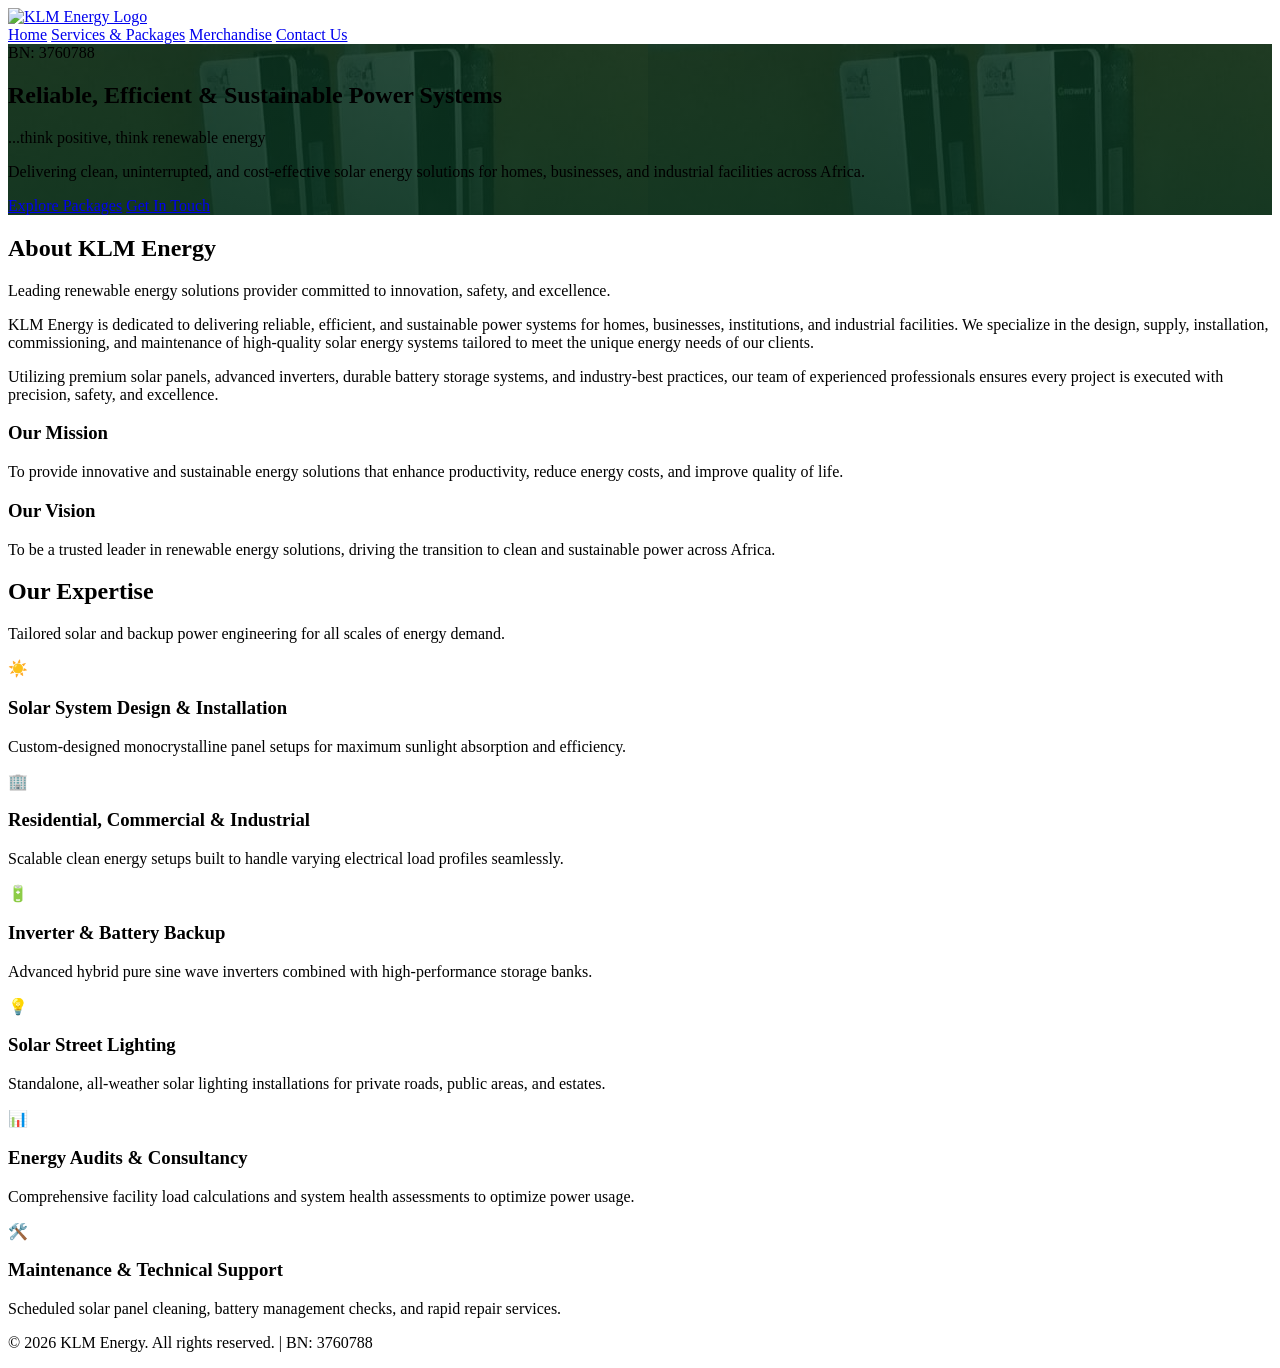
==== index.html @ 86a69649 "Add files via upload" ====
<!doctype html>
<html lang="en">
  <head>
    <meta charset="UTF-8" />
    <meta name="viewport" content="width=device-width, initial-scale=1.0" />
    <title>KLM Energy | Clean & Sustainable Power Solutions</title>
    <link rel="stylesheet" href="../KLM Energy/style.css" />
  </head>
  <body>
    <!-- Navigation Header -->
    <header class="navbar">
      <div class="container nav-container">
        <a href="index.html" class="logo">
          <img
            src="../KLM Energy/images/logo2.jpeg"
            alt="KLM Energy Logo"
            class="nav-logo"
          />
        </a>
        <nav class="nav-menu">
          <a href="index.html" class="active">Home</a>
          <a href="service.html">Services & Packages</a>
          <a href="merch.html">Merchandise</a>
          <a href="contact.html" class="btn-nav">Contact Us</a>
        </nav>
      </div>
    </header>

    <!-- Hero Section -->
    <section
      class="hero-section"
      style="
        background-image:
          linear-gradient(rgba(10, 51, 31, 0.82), rgba(10, 51, 31, 0.9)),
          url(&quot;setup.jpeg&quot;);
      "
    >
      <div class="container hero-content animate-fade-up">
        <span class="badge">BN: 3760788</span>
        <h1>Reliable, Efficient & Sustainable Power Systems</h1>
        <p class="tagline">...think positive, think renewable energy</p>
        <p class="hero-desc">
          Delivering clean, uninterrupted, and cost-effective solar energy
          solutions for homes, businesses, and industrial facilities across
          Africa.
        </p>
        <div class="hero-btns">
          <a href="service.html" class="btn btn-primary">Explore Packages</a>
          <a href="contact.html" class="btn btn-outline">Get In Touch</a>
        </div>
      </div>
    </section>

    <!-- About Section -->
    <section class="section about-section">
      <div class="container">
        <div class="section-title animate-fade-in">
          <h2>About KLM Energy</h2>
          <p>
            Leading renewable energy solutions provider committed to innovation,
            safety, and excellence.
          </p>
        </div>
        <div class="about-grid">
          <div class="about-text animate-fade-in">
            <p>
              KLM Energy is dedicated to delivering reliable, efficient, and
              sustainable power systems for homes, businesses, institutions, and
              industrial facilities. We specialize in the design, supply,
              installation, commissioning, and maintenance of high-quality solar
              energy systems tailored to meet the unique energy needs of our
              clients.
            </p>
            <p>
              Utilizing premium solar panels, advanced inverters, durable
              battery storage systems, and industry-best practices, our team of
              experienced professionals ensures every project is executed with
              precision, safety, and excellence.
            </p>
          </div>
          <div class="mv-cards animate-fade-in">
            <div class="mv-card">
              <h3>Our Mission</h3>
              <p>
                To provide innovative and sustainable energy solutions that
                enhance productivity, reduce energy costs, and improve quality
                of life.
              </p>
            </div>
            <div class="mv-card">
              <h3>Our Vision</h3>
              <p>
                To be a trusted leader in renewable energy solutions, driving
                the transition to clean and sustainable power across Africa.
              </p>
            </div>
          </div>
        </div>
      </div>
    </section>

    <!-- Core Services Overview -->
    <section class="section bg-light">
      <div class="container">
        <div class="section-title animate-fade-in">
          <h2>Our Expertise</h2>
          <p>
            Tailored solar and backup power engineering for all scales of energy
            demand.
          </p>
        </div>
        <div class="services-list-grid">
          <div class="service-item-card animate-fade-up">
            <div class="service-icon">☀️</div>
            <h3>Solar System Design & Installation</h3>
            <p>
              Custom-designed monocrystalline panel setups for maximum sunlight
              absorption and efficiency.
            </p>
          </div>
          <div class="service-item-card animate-fade-up">
            <div class="service-icon">🏢</div>
            <h3>Residential, Commercial & Industrial</h3>
            <p>
              Scalable clean energy setups built to handle varying electrical
              load profiles seamlessly.
            </p>
          </div>
          <div class="service-item-card animate-fade-up">
            <div class="service-icon">🔋</div>
            <h3>Inverter & Battery Backup</h3>
            <p>
              Advanced hybrid pure sine wave inverters combined with
              high-performance storage banks.
            </p>
          </div>
          <div class="service-item-card animate-fade-up">
            <div class="service-icon">💡</div>
            <h3>Solar Street Lighting</h3>
            <p>
              Standalone, all-weather solar lighting installations for private
              roads, public areas, and estates.
            </p>
          </div>
          <div class="service-item-card animate-fade-up">
            <div class="service-icon">📊</div>
            <h3>Energy Audits & Consultancy</h3>
            <p>
              Comprehensive facility load calculations and system health
              assessments to optimize power usage.
            </p>
          </div>
          <div class="service-item-card animate-fade-up">
            <div class="service-icon">🛠️</div>
            <h3>Maintenance & Technical Support</h3>
            <p>
              Scheduled solar panel cleaning, battery management checks, and
              rapid repair services.
            </p>
          </div>
        </div>
      </div>
    </section>

    <!-- Footer -->
    <footer class="footer">
      <div class="container">
        <p>&copy; 2026 KLM Energy. All rights reserved. | BN: 3760788</p>
      </div>
    </footer>
  </body>
</html>
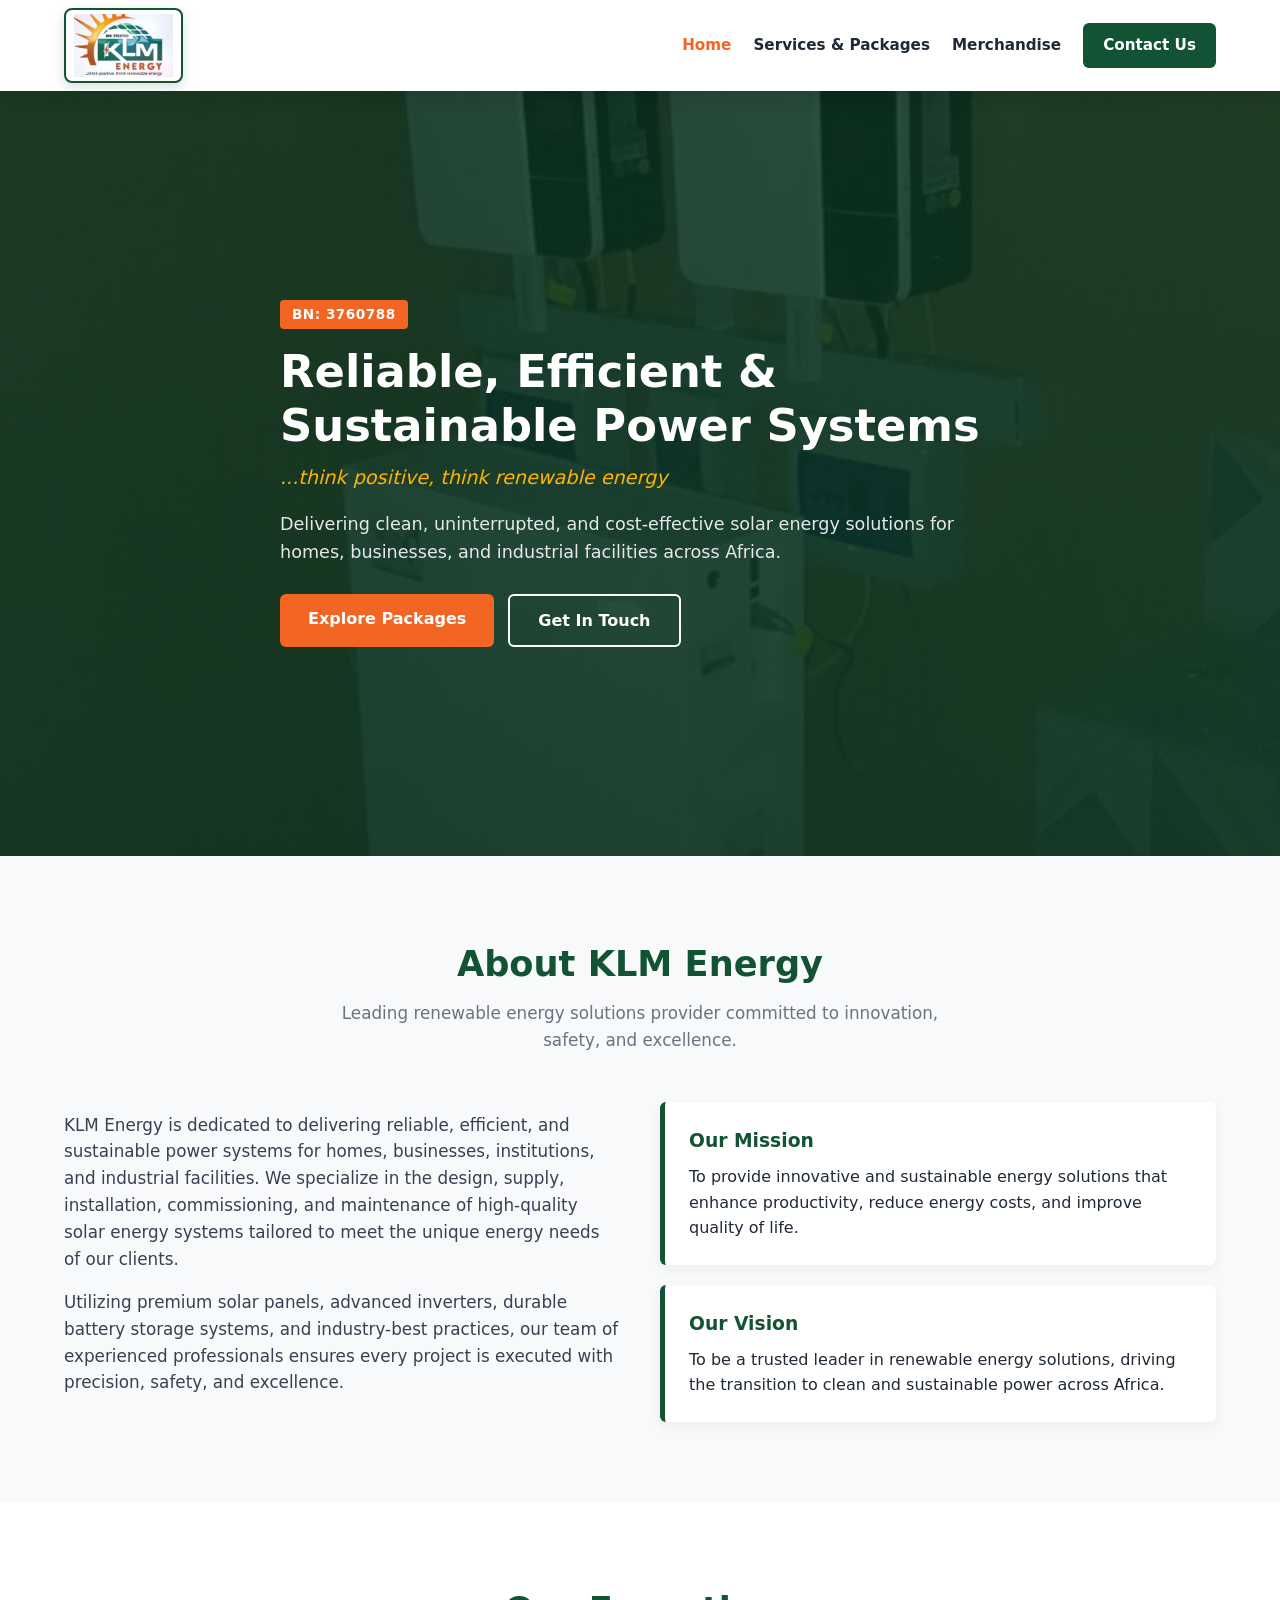
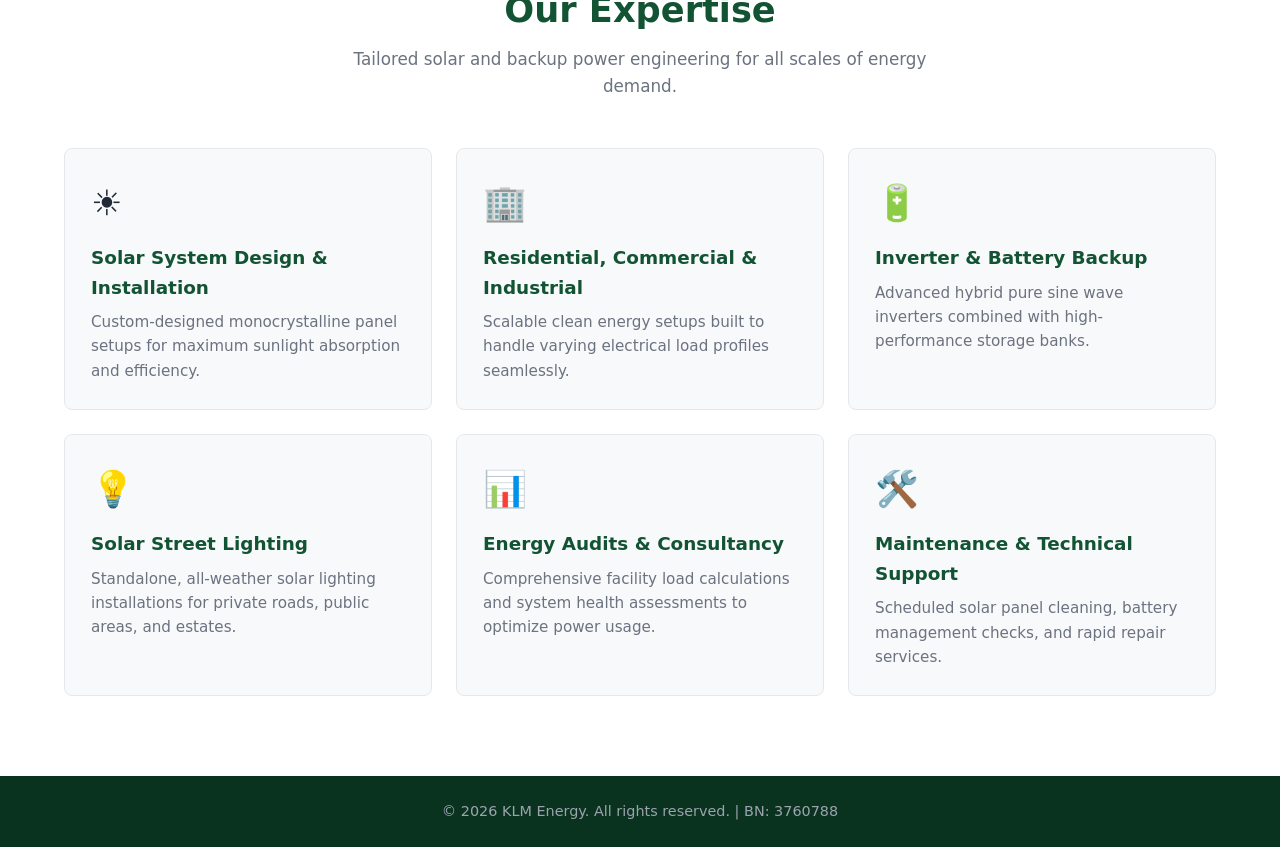
==== commit b09389ab: "Fix HTML formatting and update stylesheet path" ====
--- a/index.html
+++ b/index.html
@@ -4,7 +4,7 @@
     <meta charset="UTF-8" />
     <meta name="viewport" content="width=device-width, initial-scale=1.0" />
     <title>KLM Energy | Clean & Sustainable Power Solutions</title>
-    <link rel="stylesheet" href="../KLM Energy/style.css" />
+    <link rel="stylesheet" href="style.css" />
   </head>
   <body>
     <!-- Navigation Header -->
@@ -12,7 +12,7 @@
       <div class="container nav-container">
         <a href="index.html" class="logo">
           <img
-            src="../KLM Energy/images/logo2.jpeg"
+            src="logo2.jpeg"
             alt="KLM Energy Logo"
             class="nav-logo"
           />
--- a/style.css
+++ b/style.css
@@ -0,0 +1,659 @@
+/* Color Palette Inferred from Branding Images */
+:root {
+    --primary-green: #125333;       /* Brand Dark Green */
+    --primary-dark: #0a331f;        /* Deep Background Green */
+    --accent-orange: #f26522;       /* Vibrant Solar Orange */
+    --accent-orange-hover: #d45213; /* Hover Dark Orange */
+    --accent-yellow: #ffb400;       /* Highlight Solar Yellow */
+    --bg-light: #f8f9fa;            /* Body Light Neutral */
+    --text-dark: #1f2937;           /* Slate Body Text */
+    --text-muted: #6b7280;          /* Muted Subtitles */
+    --white: #ffffff;
+    --border-color: #e5e7eb;
+    --transition-smooth: all 0.35s cubic-bezier(0.4, 0, 0.2, 1);
+}
+
+/* Global Reset */
+* {
+    margin: 0;
+    padding: 0;
+    box-sizing: border-box;
+    font-family: 'Segoe UI', system-ui, -apple-system, sans-serif;
+}
+
+html {
+    scroll-behavior: smooth;
+}
+
+body {
+    background-color: var(--bg-light);
+    color: var(--text-dark);
+    line-height: 1.6;
+}
+
+.container {
+    width: 90%;
+    max-width: 1200px;
+    margin: 0 auto;
+}
+
+/* Header & Sticky Navigation */
+.navbar {
+    position: sticky;
+    top: 0;
+    width: 100%;
+    background: rgba(255, 255, 255, 0.98);
+    backdrop-filter: blur(12px);
+    box-shadow: 0 4px 18px rgba(0, 0, 0, 0.12);
+    z-index: 1000;
+}
+
+.nav-container {
+    display: flex;
+    justify-content: space-between;
+    align-items: center;
+    padding: 8px 0;
+}
+
+.logo {
+    display: inline-flex;
+    align-items: center;
+    text-decoration: none;
+}
+
+/* Enriched & Prominent Logo Styling */
+.nav-logo {
+    height: 75px; /* Increased height for strong visibility */
+    width: auto;
+    object-fit: contain;
+    border-radius: 8px;
+    padding: 4px 8px;
+    background: #ffffff;
+    border: 2px solid var(--primary-green);
+    box-shadow: 0 4px 12px rgba(18, 83, 51, 0.18);
+    transition: var(--transition-smooth);
+}
+
+.nav-logo:hover {
+    transform: scale(1.08) rotate(-1deg);
+    border-color: var(--accent-orange);
+    box-shadow: 0 6px 18px rgba(242, 101, 34, 0.28);
+}
+
+.nav-menu {
+    display: flex;
+    align-items: center;
+    gap: 22px;
+}
+
+.nav-menu a {
+    text-decoration: none;
+    color: var(--text-dark);
+    font-weight: 600;
+    font-size: 0.95rem;
+    transition: var(--transition-smooth);
+}
+
+.nav-menu a:hover,
+.nav-menu a.active {
+    color: var(--accent-orange);
+}
+
+.nav-menu .btn-nav {
+    background-color: var(--primary-green);
+    color: var(--white);
+    padding: 10px 20px;
+    border-radius: 6px;
+}
+
+.nav-menu .btn-nav:hover {
+    background-color: var(--accent-orange);
+    color: var(--white);
+}
+
+/* Hero Section */
+.hero-section {
+    min-height: 85vh;
+    background-size: cover;
+    background-position: center;
+    background-attachment: fixed;
+    display: flex;
+    align-items: center;
+    color: var(--white);
+    padding: 80px 0;
+}
+
+.hero-content {
+    max-width: 720px;
+}
+
+.badge {
+    background: var(--accent-orange);
+    color: var(--white);
+    padding: 4px 12px;
+    font-size: 0.85rem;
+    font-weight: 700;
+    border-radius: 4px;
+    display: inline-block;
+    margin-bottom: 16px;
+    letter-spacing: 0.5px;
+}
+
+.hero-section h1 {
+    font-size: 2.8rem;
+    line-height: 1.2;
+    margin-bottom: 10px;
+}
+
+.tagline {
+    font-style: italic;
+    color: var(--accent-yellow);
+    font-size: 1.2rem;
+    margin-bottom: 16px;
+    font-weight: 500;
+}
+
+.hero-desc {
+    font-size: 1.1rem;
+    margin-bottom: 28px;
+    color: #e5e7eb;
+}
+
+.hero-btns {
+    display: flex;
+    gap: 14px;
+}
+
+/* Buttons */
+.btn {
+    display: inline-block;
+    padding: 12px 28px;
+    border-radius: 6px;
+    text-decoration: none;
+    font-weight: 600;
+    font-size: 1rem;
+    border: none;
+    cursor: pointer;
+    transition: var(--transition-smooth);
+    text-align: center;
+}
+
+.btn-primary {
+    background: var(--accent-orange);
+    color: var(--white);
+}
+
+.btn-primary:hover {
+    background: var(--accent-orange-hover);
+    transform: translateY(-3px);
+    box-shadow: 0 6px 18px rgba(242, 101, 34, 0.35);
+}
+
+.btn-outline {
+    border: 2px solid var(--white);
+    color: var(--white);
+}
+
+.btn-outline:hover {
+    background: var(--white);
+    color: var(--primary-dark);
+    transform: translateY(-3px);
+}
+
+.full-width {
+    width: 100%;
+}
+
+/* Page Section Common Layout */
+.section {
+    padding: 80px 0;
+}
+
+.bg-light {
+    background-color: var(--white);
+}
+
+.section-title {
+    text-align: center;
+    max-width: 650px;
+    margin: 0 auto 48px auto;
+}
+
+.section-title h2 {
+    font-size: 2.2rem;
+    color: var(--primary-green);
+    margin-bottom: 8px;
+}
+
+.section-title p {
+    color: var(--text-muted);
+    font-size: 1.05rem;
+}
+
+.section-title.text-light h2,
+.section-title.text-light p {
+    color: var(--white);
+}
+
+/* About Grid */
+.about-grid {
+    display: grid;
+    grid-template-columns: 1fr 1fr;
+    gap: 40px;
+    align-items: center;
+}
+
+.about-text p {
+    margin-bottom: 16px;
+    font-size: 1.05rem;
+    color: #374151;
+}
+
+.mv-cards {
+    display: flex;
+    flex-direction: column;
+    gap: 20px;
+}
+
+.mv-card {
+    background: var(--white);
+    padding: 24px;
+    border-left: 5px solid var(--primary-green);
+    border-radius: 6px;
+    box-shadow: 0 4px 12px rgba(0, 0, 0, 0.05);
+}
+
+.mv-card h3 {
+    color: var(--primary-green);
+    margin-bottom: 8px;
+}
+
+/* Services Overview */
+.services-list-grid {
+    display: grid;
+    grid-template-columns: repeat(auto-fit, minmax(280px, 1fr));
+    gap: 24px;
+}
+
+.service-item-card {
+    background: var(--bg-light);
+    padding: 26px;
+    border-radius: 8px;
+    border: 1px solid var(--border-color);
+    transition: var(--transition-smooth);
+}
+
+.service-item-card:hover {
+    transform: translateY(-5px);
+    border-color: var(--accent-orange);
+    box-shadow: 0 8px 20px rgba(0, 0, 0, 0.06);
+}
+
+.service-icon {
+    font-size: 2.2rem;
+    margin-bottom: 12px;
+}
+
+.service-item-card h3 {
+    font-size: 1.15rem;
+    color: var(--primary-green);
+    margin-bottom: 8px;
+}
+
+.service-item-card p {
+    color: var(--text-muted);
+    font-size: 0.95rem;
+}
+
+/* Page Banners */
+.page-banner {
+    background-size: cover;
+    background-position: center;
+    color: var(--white);
+    padding: 60px 0;
+    text-align: center;
+}
+
+.page-banner h1 {
+    font-size: 2.4rem;
+    margin-bottom: 8px;
+}
+
+.page-banner p {
+    color: #d1d5db;
+    font-size: 1.1rem;
+}
+
+/* Cards Grid (Packages & Merch) */
+.cards-grid {
+    display: grid;
+    grid-template-columns: repeat(auto-fit, minmax(300px, 1fr));
+    gap: 30px;
+}
+
+.card {
+    background: var(--white);
+    border-radius: 10px;
+    overflow: hidden;
+    box-shadow: 0 4px 15px rgba(0, 0, 0, 0.05);
+    border: 1px solid var(--border-color);
+    transition: var(--transition-smooth);
+}
+
+.card:hover {
+    transform: translateY(-8px);
+    box-shadow: 0 12px 25px rgba(0, 0, 0, 0.12);
+}
+
+.card-img-wrap {
+    height: 230px;
+    overflow: hidden;
+    background: #e5e7eb;
+}
+
+.card-img-wrap img {
+    width: 100%;
+    height: 100%;
+    object-fit: cover;
+    transition: var(--transition-smooth);
+}
+
+.card:hover .card-img-wrap img {
+    transform: scale(1.08);
+}
+
+.card-body {
+    padding: 24px;
+}
+
+.package-badge {
+    font-size: 0.75rem;
+    font-weight: 700;
+    text-transform: uppercase;
+    background: #e5e7eb;
+    color: var(--text-dark);
+    padding: 4px 10px;
+    border-radius: 4px;
+    display: inline-block;
+    margin-bottom: 10px;
+}
+
+.package-badge.highlight {
+    background: var(--accent-orange);
+    color: var(--white);
+}
+
+.package-card h3 {
+    font-size: 1.4rem;
+    color: var(--primary-green);
+    margin-bottom: 8px;
+}
+
+.package-desc {
+    color: var(--text-muted);
+    font-size: 0.95rem;
+    margin-bottom: 16px;
+}
+
+.package-features {
+    list-style: none;
+    margin-bottom: 22px;
+}
+
+.package-features li {
+    font-size: 0.9rem;
+    color: #374151;
+    margin-bottom: 8px;
+}
+
+.featured-package {
+    border: 2px solid var(--accent-orange);
+}
+
+.card-btn {
+    display: inline-block;
+    color: var(--accent-orange);
+    text-decoration: none;
+    font-weight: 700;
+    margin-top: 10px;
+    transition: var(--transition-smooth);
+}
+
+.card-btn:hover {
+    color: var(--primary-green);
+    transform: translateX(4px);
+}
+
+/* Installations Section */
+.installation-section {
+    background-size: cover;
+    background-position: center;
+    background-attachment: fixed;
+    color: var(--white);
+}
+
+.installation-grid {
+    display: grid;
+    grid-template-columns: repeat(auto-fit, minmax(320px, 1fr));
+    gap: 30px;
+}
+
+.install-card {
+    background: rgba(255, 255, 255, 0.08);
+    border: 1px solid rgba(255, 255, 255, 0.18);
+    border-radius: 10px;
+    overflow: hidden;
+    backdrop-filter: blur(8px);
+    transition: var(--transition-smooth);
+}
+
+.install-card:hover {
+    transform: translateY(-6px);
+    border-color: var(--accent-orange);
+    background: rgba(255, 255, 255, 0.14);
+}
+
+.install-img-wrap {
+    height: 240px;
+    overflow: hidden;
+}
+
+.install-card img {
+    width: 100%;
+    height: 100%;
+    object-fit: cover;
+    transition: var(--transition-smooth);
+}
+
+.install-card:hover img {
+    transform: scale(1.06);
+}
+
+.install-info {
+    padding: 22px;
+}
+
+.install-info h4 {
+    font-size: 1.2rem;
+    margin-bottom: 8px;
+    color: var(--accent-yellow);
+}
+
+.install-info p {
+    color: #d1d5db;
+    font-size: 0.95rem;
+}
+
+/* Contact Section Grid */
+.contact-grid {
+    display: grid;
+    grid-template-columns: 1fr 1.2fr;
+    gap: 40px;
+}
+
+.contact-methods h2,
+.contact-form-container h2 {
+    color: var(--primary-green);
+    margin-bottom: 12px;
+}
+
+.mb-20 {
+    margin-bottom: 20px;
+}
+
+.contact-card {
+    display: flex;
+    align-items: center;
+    gap: 18px;
+    background: var(--white);
+    padding: 20px;
+    border-radius: 8px;
+    text-decoration: none;
+    color: var(--text-dark);
+    border: 1px solid var(--border-color);
+    margin-bottom: 16px;
+    transition: var(--transition-smooth);
+}
+
+.contact-card:hover {
+    transform: translateY(-4px);
+    box-shadow: 0 8px 18px rgba(0, 0, 0, 0.08);
+}
+
+.whatsapp-card {
+    border-left: 5px solid #25D366;
+}
+
+.whatsapp-card:hover {
+    border-color: #25D366;
+}
+
+.instagram-card {
+    border-left: 5px solid #E1306C;
+}
+
+.instagram-card:hover {
+    border-color: #E1306C;
+}
+
+.gmail-card {
+    border-left: 5px solid var(--primary-green);
+}
+
+.gmail-card:hover {
+    border-color: var(--accent-orange);
+}
+
+.contact-icon {
+    font-size: 2.2rem;
+}
+
+.contact-card-info h3 {
+    font-size: 1.1rem;
+    color: var(--primary-green);
+}
+
+.click-note {
+    font-size: 0.8rem;
+    color: var(--accent-orange);
+    font-weight: 600;
+}
+
+/* Form Controls */
+.contact-form-container {
+    background: var(--white);
+    padding: 30px;
+    border-radius: 10px;
+    box-shadow: 0 4px 15px rgba(0, 0, 0, 0.05);
+    border: 1px solid var(--border-color);
+}
+
+.form-group {
+    margin-bottom: 18px;
+}
+
+.form-group label {
+    display: block;
+    font-size: 0.9rem;
+    font-weight: 600;
+    margin-bottom: 6px;
+    color: var(--text-dark);
+}
+
+.form-group input,
+.form-group select,
+.form-group textarea {
+    width: 100%;
+    padding: 12px;
+    border: 1px solid var(--border-color);
+    border-radius: 6px;
+    font-size: 0.95rem;
+    transition: var(--transition-smooth);
+}
+
+.form-group input:focus,
+.form-group select:focus,
+.form-group textarea:focus {
+    outline: none;
+    border-color: var(--accent-orange);
+    box-shadow: 0 0 0 3px rgba(242, 101, 34, 0.15);
+}
+
+/* Footer */
+.footer {
+    background: var(--primary-dark);
+    color: #9ca3af;
+    padding: 24px 0;
+    text-align: center;
+    font-size: 0.9rem;
+}
+
+/* Pure CSS Keyframe Entrance Animations */
+.animate-fade-up {
+    animation: fadeInUp 0.8s cubic-bezier(0.25, 0.8, 0.25, 1) forwards;
+}
+
+.animate-fade-in {
+    animation: fadeIn 1s ease-out forwards;
+}
+
+@keyframes fadeInUp {
+    from {
+        opacity: 0;
+        transform: translateY(28px);
+    }
+    to {
+        opacity: 1;
+        transform: translateY(0);
+    }
+}
+
+@keyframes fadeIn {
+    from {
+        opacity: 0;
+    }
+    to {
+        opacity: 1;
+    }
+}
+
+/* Responsive Media Queries */
+@media (max-width: 768px) {
+    .nav-container {
+        flex-direction: column;
+        gap: 12px;
+    }
+
+    .nav-logo {
+        height: 60px; /* Responsive sizing for mobile screens */
+    }
+
+    .hero-section h1 {
+        font-size: 2.1rem;
+    }
+
+    .about-grid,
+    .contact-grid {
+        grid-template-columns: 1fr;
+    }
+}
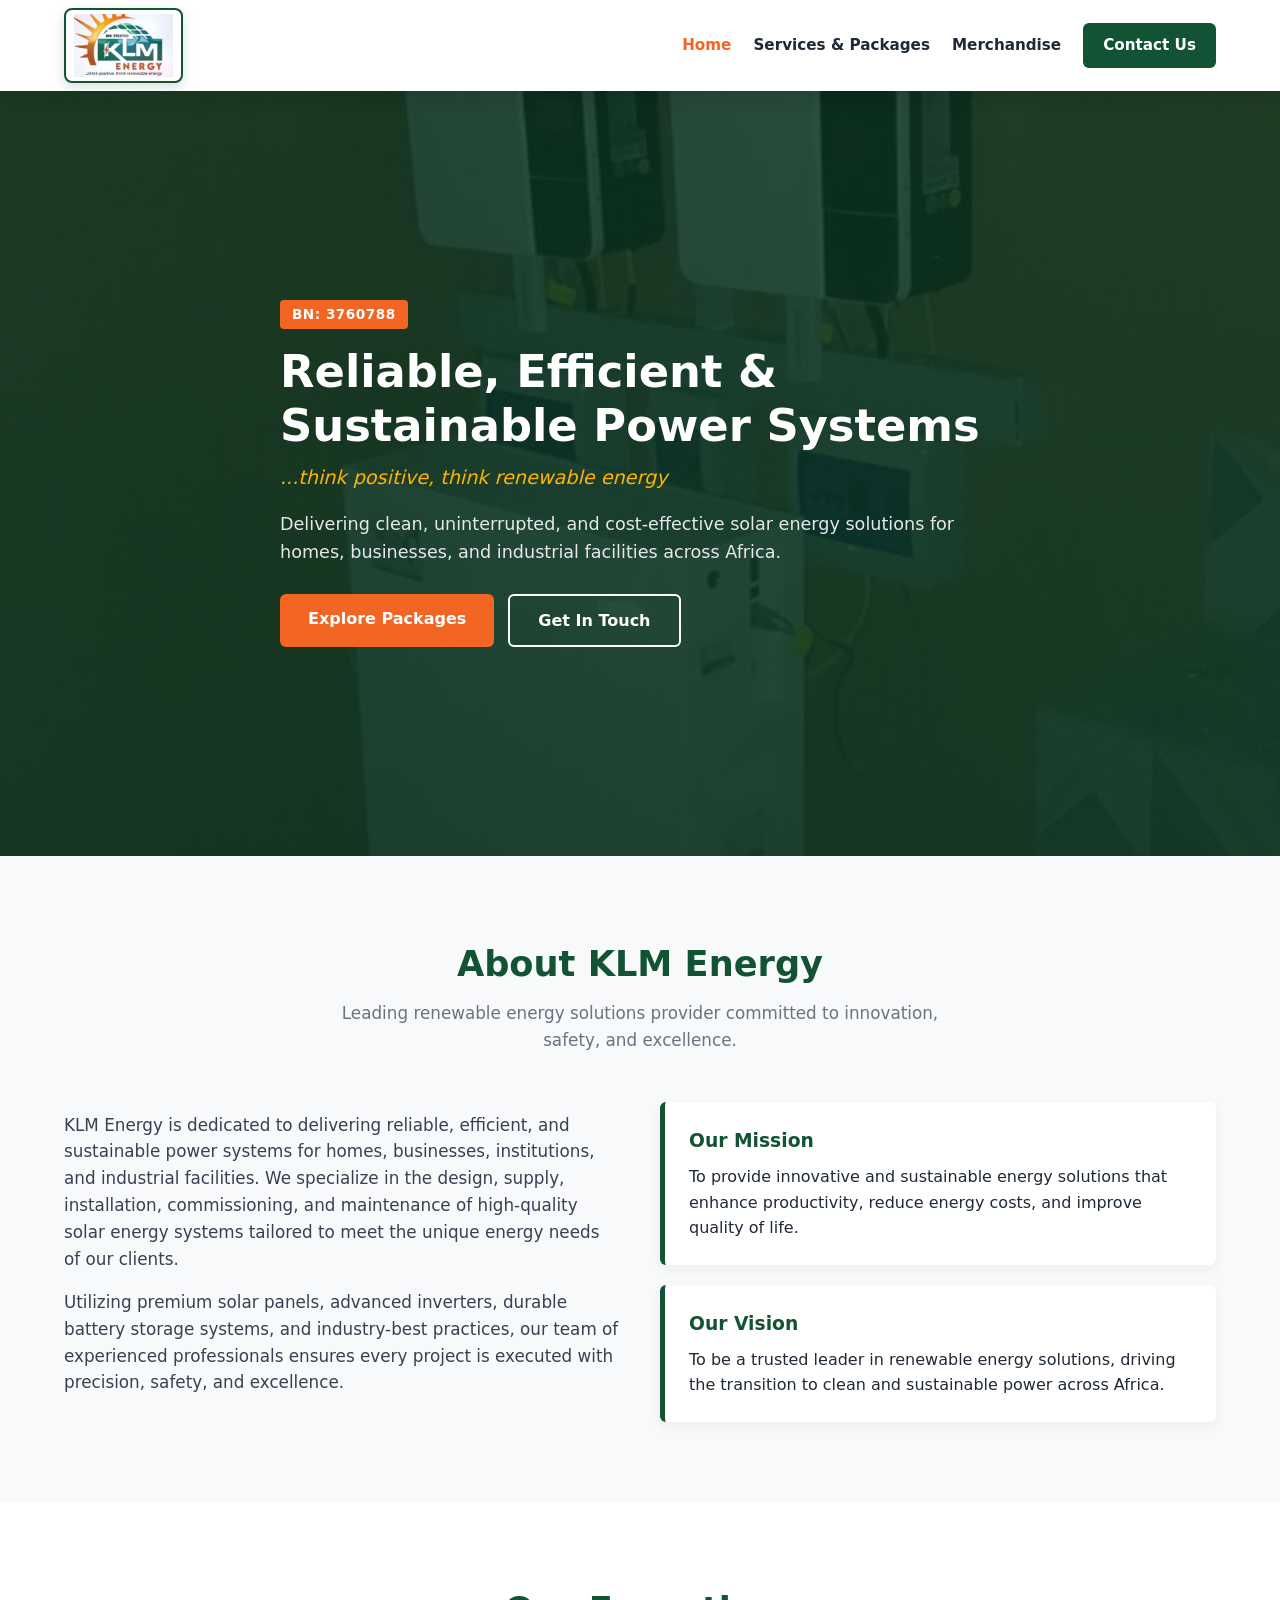
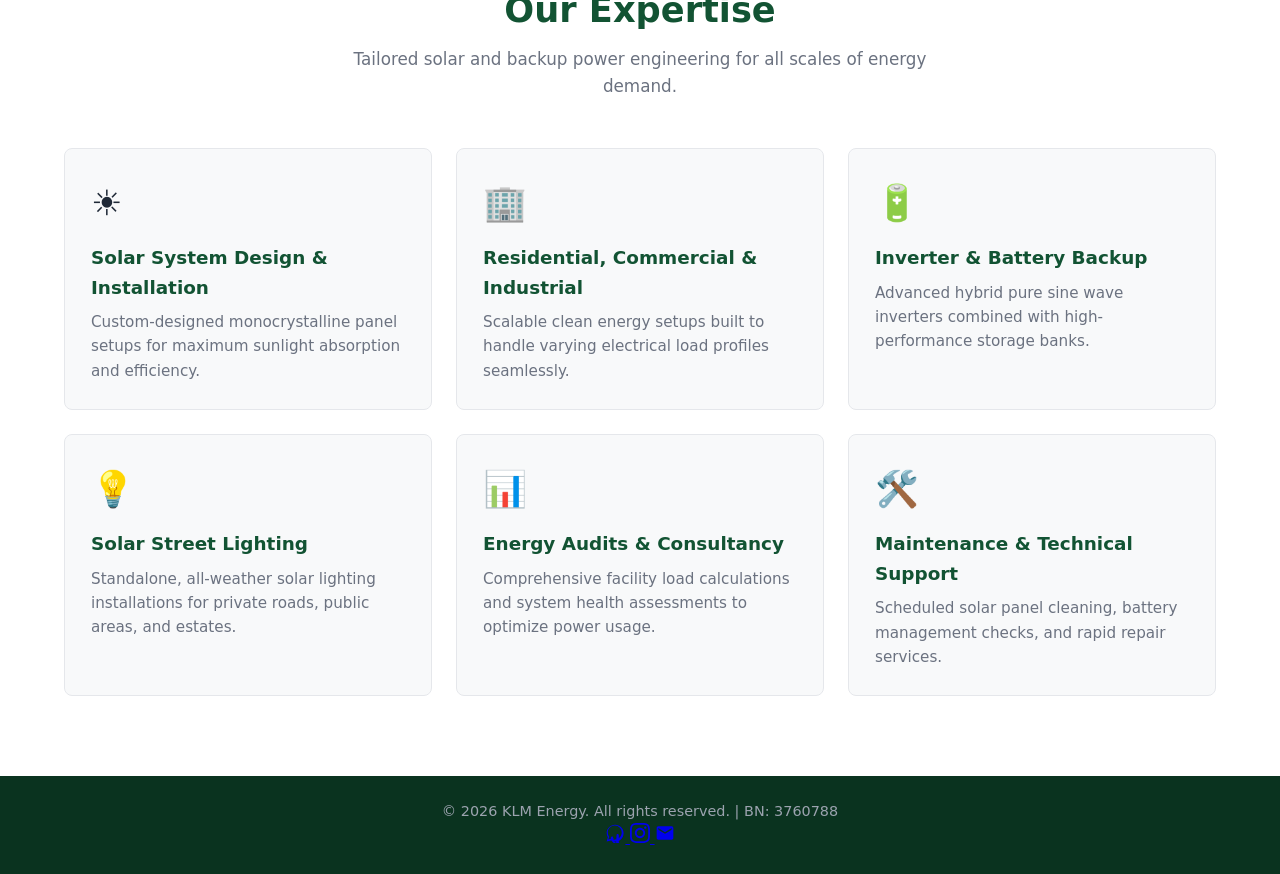
==== commit 80c20c91: "Fix HTML encoding issues in index.html" ====
--- a/index.html
+++ b/index.html
@@ -163,10 +163,21 @@
     </section>
 
     <!-- Footer -->
-    <footer class="footer">
-      <div class="container">
-        <p>&copy; 2026 KLM Energy. All rights reserved. | BN: 3760788</p>
-      </div>
+   <footer class="footer">
+        <div class="container footer-content">
+            <p>&copy; 2026 KLM Energy. All rights reserved. | BN: 3760788</p>
+            <div class="footer-socials">
+                <a href="https://wa.me/2348034713400" target="_blank" rel="noopener" aria-label="WhatsApp">
+                    <svg viewBox="0 0 24 24" width="20" height="20" fill="currentColor"><path d="M12.031 2c-5.514 0-9.998 4.486-9.998 10 0 1.8.48 3.55 1.39 5.08l-1.42 5.2 5.34-1.39c1.5.83 3.2 1.28 4.97 1.28 5.51 0 9.99-4.48 9.99-10s-4.48-10-10-10zm0 18.2c-1.57 0-3.1-.42-4.43-1.21l-.32-.19-3.29.86.88-3.21-.21-.34c-.87-1.39-1.33-3-1.33-4.66 0-4.61 3.75-8.36 8.36-8.36 4.6 0 8.35 3.75 8.35 8.36 0 4.61-3.75 8.36-8.35 8.36zm4.58-6.25c-.25-.13-1.48-.73-1.71-.81-.23-.08-.4-.13-.57.13-.17.25-.66.82-.81 10-.15.17-.3.19-.55.06-.25-.13-1.06-.39-2.02-1.24-.75-.67-1.26-1.5-1.41-1.75-.15-.25-.02-.39.11-.51.11-.11.25-.29.38-.44.13-.15.17-.25.25-.42.08-.17.04-.32-.02-.44s-.57-1.37-.78-1.88c-.21-.5-.42-.43-.57-.44h-.49c-.17 0-.44.06-.67.31s-.88.86-.88 2.1c0 1.24.9 2.44 1.03 2.61s1.77 2.7 4.29 3.79c.6.26 1.07.41 1.44.53.6.19 1.15.16 1.59.1.49-.07 1.48-.6 1.69-1.18.21-.58.21-1.07.15-1.18-.06-.11-.23-.18-.48-.31z"/></svg>
+                </a>
+                <a href="https://www.instagram.com/davidolams293?igsh=MTFzbmRpbGNqMnQ3NQ==" target="_blank" rel="noopener" aria-label="Instagram">
+                    <svg viewBox="0 0 24 24" width="20" height="20" fill="currentColor"><path d="M12 2.163c3.204 0 3.584.012 4.85.07 3.252.148 4.771 1.691 4.919 4.919.058 1.265.069 1.645.069 4.849 0 3.205-.012 3.584-.069 4.849-.149 3.225-1.664 4.771-4.919 4.919-1.266.058-1.644.07-4.85.07-3.204 0-3.584-.012-4.849-.07-3.26-.149-4.771-1.699-4.919-4.92-.058-1.265-.07-1.644-.07-4.849 0-3.204.013-3.583.07-4.849.149-3.227 1.664-4.771 4.919-4.919 1.266-.057 1.645-.069 4.849-.069zm0-2.163c-3.259 0-3.667.014-4.947.072-4.358.2-6.78 2.618-6.98 6.98-.059 1.281-.073 1.689-.073 4.948 0 3.259.014 3.668.072 4.948.2 4.358 2.618 6.78 6.98 6.98 1.281.058 1.689.072 4.948.072 3.259 0 3.668-.014 4.948-.072 4.354-.2 6.782-2.618 6.979-6.98.059-1.28.073-1.689.073-4.948 0-3.259-.014-3.667-.072-4.947-.196-4.354-2.617-6.78-6.979-6.98-1.281-.059-1.69-.073-4.949-.073zm0 5.838c-3.403 0-6.162 2.759-6.162 6.162s2.759 6.163 6.162 6.163 6.162-2.759 6.162-6.163c0-3.403-2.759-6.162-6.162-6.162zm0 10.162c-2.209 0-4-1.79-4-4 0-2.209 1.791-4 4-4s4 1.791 4 4c0 2.21-1.791 4-4 4zm6.406-11.845c-.796 0-1.441.645-1.441 1.44s.645 1.44 1.441 1.44c.795 0 1.439-.645 1.439-1.44s-.644-1.44-1.439-1.44z"/></svg>
+                </a>
+                <a href="mailto:klmenergy06@gmail.com" aria-label="Email">
+                    <svg viewBox="0 0 24 24" width="20" height="20" fill="currentColor"><path d="M20 4H4c-1.1 0-1.99.9-1.99 2L2 18c0 1.1.9 2 2 2h16c1.1 0 2-.9 2-2V6c0-1.1-.9-2-2-2zm0 4l-8 5-8-5V6l8 5 8-5v2z"/></svg>
+                </a>
+            </div>
+        </div>
     </footer>
   </body>
 </html>
